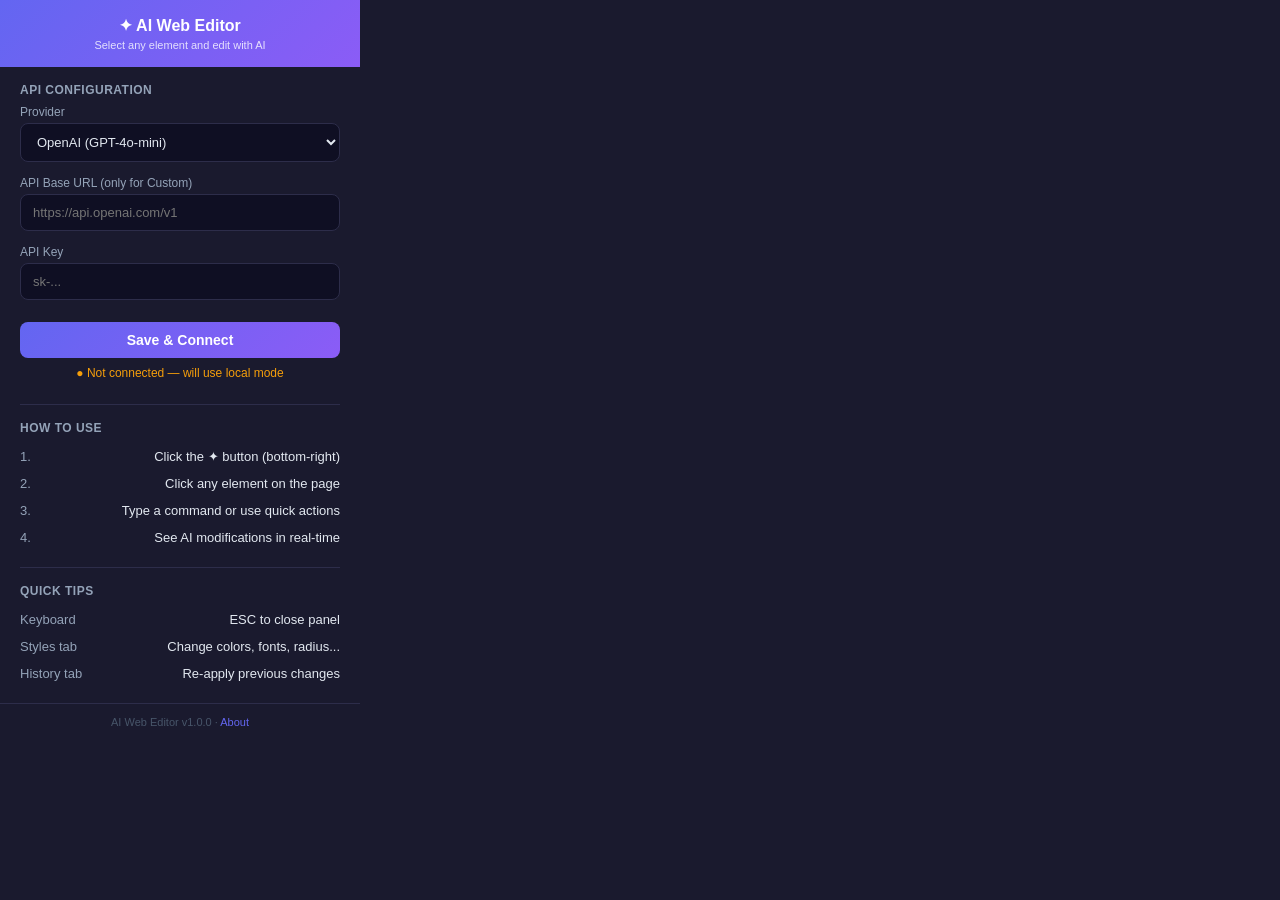
==== src/popup/popup.html @ 7204756a "feat: initial commit — AI Web Editor Chrome Extension - Element selection with hover highlight - AI " ====
<!DOCTYPE html>
<html lang="en">
<head>
  <meta charset="UTF-8">
  <style>
    * { box-sizing: border-box; margin: 0; padding: 0; }
    body {
      width: 360px;
      font-family: -apple-system, BlinkMacSystemFont, 'Segoe UI', Roboto, sans-serif;
      background: #1a1a2e;
      color: #e2e8f0;
    }
    .header {
      padding: 16px 20px;
      background: linear-gradient(135deg, #6366f1 0%, #8b5cf6 100%);
      text-align: center;
    }
    .header h1 { font-size: 16px; font-weight: 700; color: white; margin-bottom: 4px; }
    .header p { font-size: 11px; color: rgba(255,255,255,0.8); }
    .body { padding: 16px 20px; }
    .section-title {
      font-size: 12px; font-weight: 600; color: #94a3b8; margin-bottom: 8px;
      text-transform: uppercase; letter-spacing: 0.5px;
    }
    .input-group { margin-bottom: 14px; }
    .input-group label { display: block; font-size: 12px; color: #94a3b8; margin-bottom: 4px; }
    .input-group input {
      width: 100%; padding: 10px 12px; background: #0f0f23; border: 1px solid #2d2d4a;
      border-radius: 8px; color: #e2e8f0; font-size: 13px; outline: none;
    }
    .input-group input:focus { border-color: #6366f1; box-shadow: 0 0 0 3px rgba(99,102,241,0.15); }
    .provider-select {
      width: 100%; padding: 10px 12px; background: #0f0f23; border: 1px solid #2d2d4a;
      border-radius: 8px; color: #e2e8f0; font-size: 13px; outline: none; cursor: pointer;
    }
    .btn-save {
      width: 100%; padding: 10px; background: linear-gradient(135deg, #6366f1 0%, #8b5cf6 100%);
      border: none; border-radius: 8px; color: white; font-size: 14px; font-weight: 600;
      cursor: pointer; margin-top: 8px;
    }
    .btn-save:hover { opacity: 0.9; }
    .status { font-size: 12px; padding: 8px 0; text-align: center; }
    .status.connected { color: #22c55e; }
    .status.disconnected { color: #f59e0b; }
    .divider { border-top: 1px solid #2d2d4a; margin: 16px 0; }
    .info-item { display: flex; justify-content: space-between; padding: 6px 0; font-size: 13px; }
    .info-label { color: #94a3b8; }
    .info-value { color: #e2e8f0; }
    .footer { padding: 12px 20px; text-align: center; font-size: 11px; color: #475569; border-top: 1px solid #2d2d4a; }
    .footer a { color: #6366f1; text-decoration: none; }
  </style>
</head>
<body>
  <div class="header">
    <h1>✦ AI Web Editor</h1>
    <p>Select any element and edit with AI</p>
  </div>
  <div class="body">
    <div class="section-title">API Configuration</div>
    <div class="input-group">
      <label>Provider</label>
      <select id="provider" class="provider-select">
        <option value="openai">OpenAI (GPT-4o-mini)</option>
        <option value="custom">Custom (OpenAI-compatible API)</option>
      </select>
    </div>
    <div class="input-group">
      <label>API Base URL (only for Custom)</label>
      <input type="text" id="apiBaseUrl" placeholder="https://api.openai.com/v1">
    </div>
    <div class="input-group">
      <label>API Key</label>
      <input type="password" id="apiKeyInput" placeholder="sk-..." autocomplete="off">
    </div>
    <button id="saveBtn" class="btn-save">Save & Connect</button>
    <div id="apiStatus" class="status disconnected">● Not connected — will use local mode</div>

    <div class="divider"></div>

    <div class="section-title">How to Use</div>
    <div class="info-item">
      <span class="info-label">1.</span>
      <span class="info-value">Click the ✦ button (bottom-right)</span>
    </div>
    <div class="info-item">
      <span class="info-label">2.</span>
      <span class="info-value">Click any element on the page</span>
    </div>
    <div class="info-item">
      <span class="info-label">3.</span>
      <span class="info-value">Type a command or use quick actions</span>
    </div>
    <div class="info-item">
      <span class="info-label">4.</span>
      <span class="info-value">See AI modifications in real-time</span>
    </div>

    <div class="divider"></div>

    <div class="section-title">Quick Tips</div>
    <div class="info-item">
      <span class="info-label">Keyboard</span>
      <span class="info-value">ESC to close panel</span>
    </div>
    <div class="info-item">
      <span class="info-label">Styles tab</span>
      <span class="info-value">Change colors, fonts, radius...</span>
    </div>
    <div class="info-item">
      <span class="info-label">History tab</span>
      <span class="info-value">Re-apply previous changes</span>
    </div>
  </div>
  <div class="footer">
    AI Web Editor v1.0.0 · <a href="#" id="aboutLink">About</a>
  </div>
  <script src="popup.js"></script>
</body>
</html>
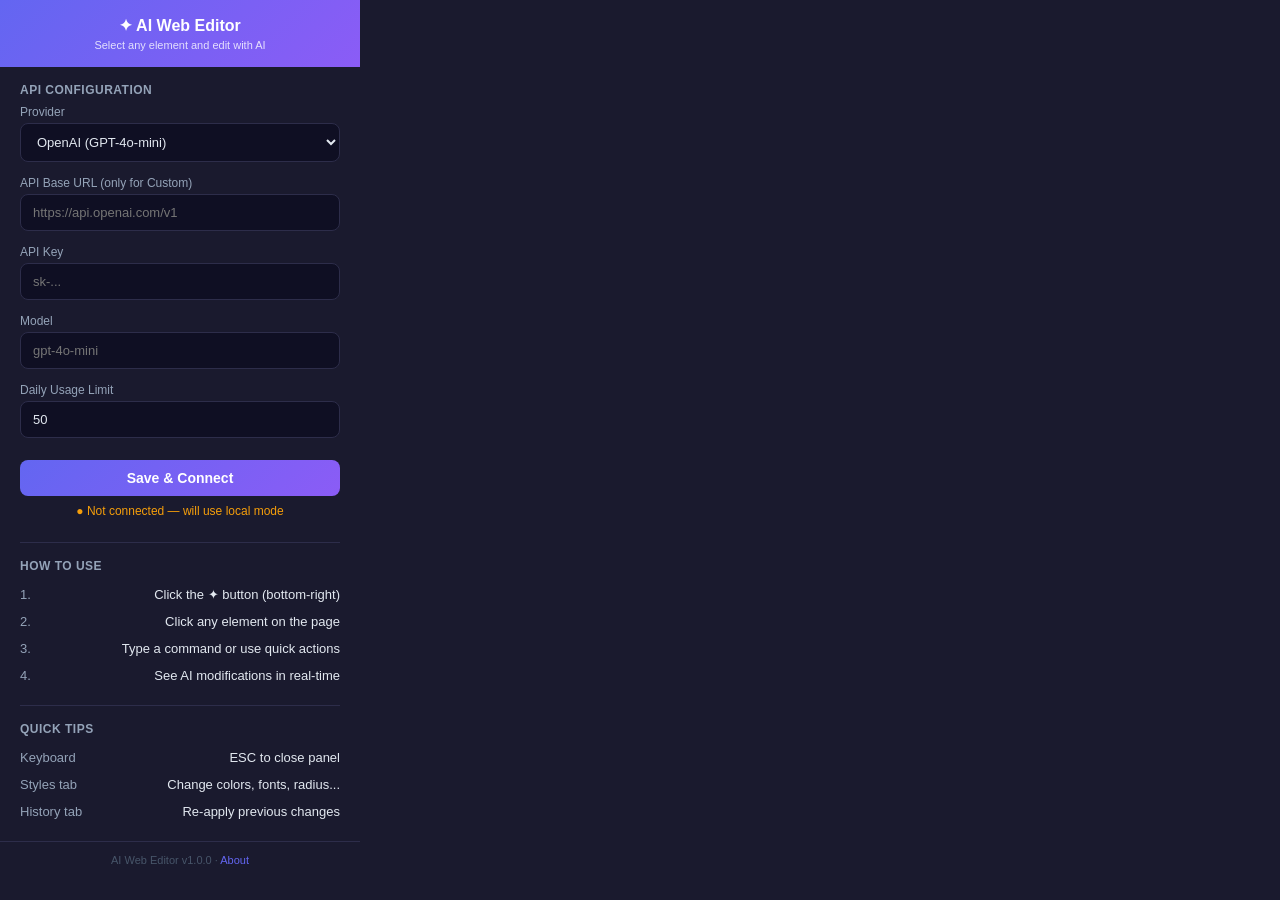
==== commit f558814b: "feat(v1.1-v1.2): add model selector, usage limits, extended quick commands (27+ total)" ====
--- a/src/popup/popup.html
+++ b/src/popup/popup.html
@@ -69,10 +69,18 @@
       <input type="text" id="apiBaseUrl" placeholder="https://api.openai.com/v1">
     </div>
     <div class="input-group">
-      <label>API Key</label>
-      <input type="password" id="apiKeyInput" placeholder="sk-..." autocomplete="off">
-    </div>
-    <button id="saveBtn" class="btn-save">Save & Connect</button>
+       <label>API Key</label>
+       <input type="password" id="apiKeyInput" placeholder="sk-..." autocomplete="off">
+     </div>
+     <div class="input-group">
+       <label>Model</label>
+       <input type="text" id="modelInput" placeholder="gpt-4o-mini" value="">
+     </div>
+     <div class="input-group">
+       <label>Daily Usage Limit</label>
+       <input type="number" id="dailyLimit" min="1" max="1000" value="50">
+     </div>
+     <button id="saveBtn" class="btn-save">Save & Connect</button>
     <div id="apiStatus" class="status disconnected">● Not connected — will use local mode</div>
 
     <div class="divider"></div>
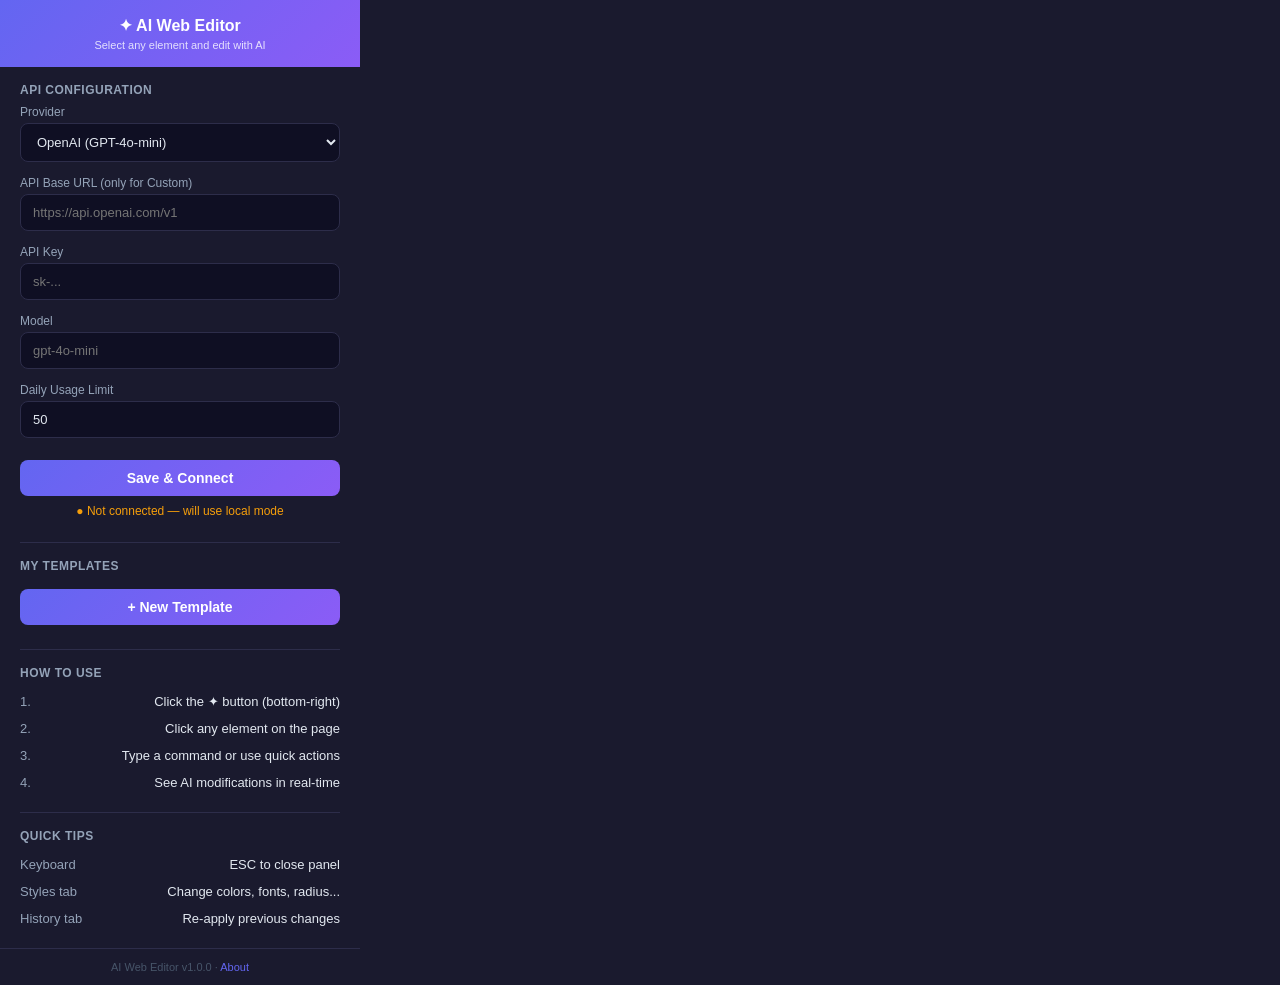
==== commit 3c005d89: "feat(v1.5): complete v1.1-v1.4 feature recovery + v1.5 new features Rebuilt all lost features from s" ====
--- a/src/popup/popup.html
+++ b/src/popup/popup.html
@@ -85,7 +85,24 @@
 
     <div class="divider"></div>
 
-    <div class="section-title">How to Use</div>
+     <!-- v1.5: My Templates -->
+     <div class="section-title">My Templates</div>
+     <button id="newTemplateBtn" class="btn-save" style="margin-bottom:8px;">+ New Template</button>
+     <div id="template-list" style="max-height:150px; overflow-y:auto;"></div>
+
+     <!-- Template edit modal -->
+     <div id="template-modal" style="display:none; position:fixed; top:0; left:0; right:0; bottom:0; background:rgba(0,0,0,0.7); z-index:9999;">
+       <div style="background:#1a1a2e; margin:50px auto; width:320px; padding:20px; border-radius:12px;">
+         <input type="text" id="templateNameInput" placeholder="Template name..." style="width:100%; padding:8px; margin-bottom:8px; background:#0f0f23; color:#e2e8f0; border:1px solid #2d2d4a; border-radius:6px;">
+         <textarea id="templatePromptInput" placeholder="Enter prompt template..." style="width:100%; height:80px; padding:8px; margin-bottom:8px; background:#0f0f23; color:#e2e8f0; border:1px solid #2d2d4a; border-radius:6px;"></textarea>
+         <button id="saveTemplateBtn" class="btn-save">Save</button>
+         <button id="cancelTemplateBtn" style="width:100%; padding:8px; margin-top:4px; background:#2d2d4a; border:none; color:#e2e8f0; border-radius:6px;">Cancel</button>
+       </div>
+     </div>
+
+     <div class="divider"></div>
+
+     <div class="section-title">How to Use</div>
     <div class="info-item">
       <span class="info-label">1.</span>
       <span class="info-value">Click the ✦ button (bottom-right)</span>
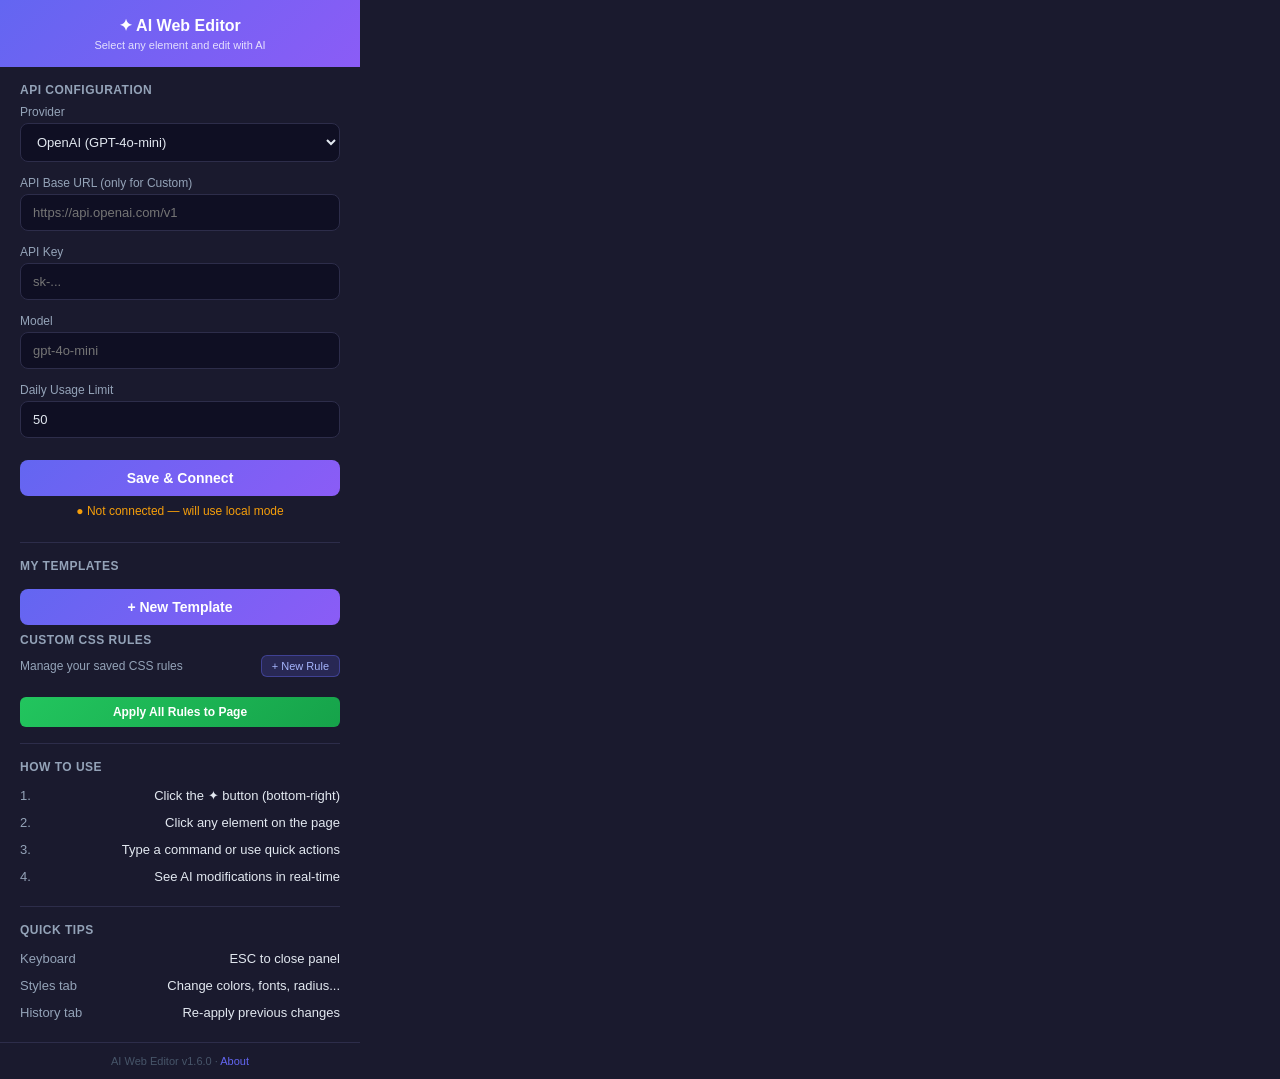
==== commit e34e4e90: "feat(v1.6): Diff Preview, Element History, Translate Overlay, CSS Rules Panel + bug fixes - Diff Pre" ====
--- a/src/popup/popup.html
+++ b/src/popup/popup.html
@@ -47,8 +47,44 @@
     .info-label { color: #94a3b8; }
     .info-value { color: #e2e8f0; }
     .footer { padding: 12px 20px; text-align: center; font-size: 11px; color: #475569; border-top: 1px solid #2d2d4a; }
-    .footer a { color: #6366f1; text-decoration: none; }
-  </style>
+     .footer a { color: #6366f1; text-decoration: none; }
+
+     /* ===== CSS Rules Section Styles ===== */
+     .css-rules-header { display: flex; justify-content: space-between; align-items: center; margin-bottom: 8px; }
+     .btn-small { padding: 4px 10px; background: rgba(99,102,241,0.2); border: 1px solid rgba(99,102,241,0.4); border-radius: 6px; color: #a5b4fc; font-size: 11px; cursor: pointer; }
+     .btn-small:hover { background: rgba(99,102,241,0.35); }
+     .css-rule-item { display: flex; align-items: center; gap: 6px; padding: 6px 8px; background: #0f0f23; border: 1px solid #2d2d4a; border-radius: 6px; margin-bottom: 4px; font-size: 12px; }
+     .css-rule-item .rule-name { flex: 1; color: #e2e8f0; font-weight: 500; white-space: nowrap; overflow: hidden; text-overflow: ellipsis; cursor: pointer; }
+     .css-rule-item .rule-selector { color: #94a3b8; font-size: 10px; white-space: nowrap; overflow: hidden; text-overflow: ellipsis; max-width: 120px; }
+     .css-rule-item .rule-actions { display: flex; gap: 4px; align-items: center; }
+     .toggle-switch { position: relative; width: 32px; height: 18px; cursor: pointer; }
+     .toggle-switch input { opacity: 0; width: 0; height: 0; }
+     .toggle-slider { position: absolute; inset: 0; background: #2d2d4a; border-radius: 9px; transition: 0.2s; }
+     .toggle-slider::before { content: ''; position: absolute; height: 14px; width: 14px; left: 2px; bottom: 2px; background: white; border-radius: 50%; transition: 0.2s; }
+     .toggle-switch input:checked + .toggle-slider { background: #6366f1; }
+     .toggle-switch input:checked + .toggle-slider::before { transform: translateX(14px); }
+     .btn-icon { width: 24px; height: 24px; display: flex; align-items: center; justify-content: center; background: none; border: 1px solid #2d2d4a; color: #94a3b8; border-radius: 4px; cursor: pointer; font-size: 13px; padding: 0; }
+     .btn-icon:hover { background: #2d2d4a; color: #e2e8f0; }
+     .btn-danger:hover { border-color: #ef4444; color: #ef4444; }
+     .css-rules-list { max-height: 120px; overflow-y: auto; margin-bottom: 8px; }
+     .empty-rules-msg { text-align: center; font-size: 12px; color: #475569; padding: 10px 0; }
+
+     /* ===== CSS Rule Modal ===== */
+     .css-rule-modal-overlay { display: none; position: fixed; top: 0; left: 0; right: 0; bottom: 0; background: rgba(0,0,0,0.7); z-index: 10000; align-items: center; justify-content: center; }
+     .css-rule-modal-overlay.active { display: flex; }
+     .css-rule-modal { background: #1a1a2e; border-radius: 12px; width: 340px; padding: 20px; box-shadow: 0 8px 32px rgba(0,0,0,0.5); }
+     .css-rule-modal h3 { font-size: 14px; color: #e2e8f0; margin-bottom: 12px; text-align: center; }
+     .css-rule-modal label { display: block; font-size: 11px; color: #94a3b8; margin-bottom: 4px; margin-top: 8px; }
+     .css-rule-modal input, .css-rule-modal textarea { width: 100%; padding: 8px 10px; background: #0f0f23; border: 1px solid #2d2d4a; border-radius: 6px; color: #e2e8f0; font-size: 12px; outline: none; font-family: inherit; }
+     .css-rule-modal textarea { height: 70px; resize: vertical; }
+     .css-rule-modal input:focus, .css-rule-modal textarea:focus { border-color: #6366f1; }
+     .modal-btn-row { display: flex; gap: 8px; margin-top: 14px; }
+     .modal-btn-row button { flex: 1; padding: 8px; border-radius: 6px; border: none; font-size: 12px; font-weight: 600; cursor: pointer; }
+     .btn-apply-all { width: 100%; padding: 8px; background: linear-gradient(135deg, #22c55e 0%, #16a34a 100%); border: none; border-radius: 6px; color: white; font-size: 12px; font-weight: 600; cursor: pointer; margin-top: 4px; }
+     .btn-apply-all:hover { opacity: 0.9; }
+     .btn-cancel-modal { background: #2d2d4a; color: #e2e8f0; }
+     .btn-cancel-modal:hover { background: #3d3d5a; }
+    </style>
 </head>
 <body>
   <div class="header">
@@ -100,29 +136,59 @@
        </div>
      </div>
 
+      <div id="css-rules-divider" class="divider" style="display:none;"></div>
+
+      <!-- CSS Rules Section -->
+      <div id="css-rules-section">
+        <div class="section-title">Custom CSS Rules</div>
+        <div class="css-rules-header">
+          <span style="font-size:12px; color:#94a3b8;">Manage your saved CSS rules</span>
+          <button id="add-rule-btn" class="btn-small">+ New Rule</button>
+        </div>
+        <div id="css-rules-list" class="css-rules-list"></div>
+        <button id="apply-all-css-btn" class="btn-apply-all">Apply All Rules to Page</button>
+      </div>
+
+      <!-- CSS Rule Editor Modal -->
+      <div id="css-rule-modal-overlay" class="css-rule-modal-overlay">
+        <div class="css-rule-modal">
+          <h3 id="css-rule-modal-title">New CSS Rule</h3>
+          <label>Rule Name</label>
+          <input type="text" id="rule-name-input" placeholder="e.g. Dark Mode Header">
+          <label>CSS Selector</label>
+          <input type="text" id="rule-selector-input" placeholder="e.g. header, .main-nav">
+          <label>CSS Properties</label>
+          <textarea id="rule-css-input" placeholder="color: #333; background: #fff; padding: 10px;"></textarea>
+          <div class="modal-btn-row">
+            <button id="save-rule-btn" style="background: linear-gradient(135deg, #6366f1 0%, #8b5cf6 100%); color:white;">Save Rule</button>
+            <button id="cancel-rule-btn" class="btn-cancel-modal">Cancel</button>
+          </div>
+        </div>
+      </div>
+
+      <div class="divider"></div>
+
+      <div class="section-title">How to Use</div>
+     <div class="info-item">
+       <span class="info-label">1.</span>
+       <span class="info-value">Click the ✦ button (bottom-right)</span>
+     </div>
+     <div class="info-item">
+       <span class="info-label">2.</span>
+       <span class="info-value">Click any element on the page</span>
+     </div>
+     <div class="info-item">
+       <span class="info-label">3.</span>
+       <span class="info-value">Type a command or use quick actions</span>
+     </div>
+     <div class="info-item">
+       <span class="info-label">4.</span>
+       <span class="info-value">See AI modifications in real-time</span>
+     </div>
+
      <div class="divider"></div>
 
-     <div class="section-title">How to Use</div>
-    <div class="info-item">
-      <span class="info-label">1.</span>
-      <span class="info-value">Click the ✦ button (bottom-right)</span>
-    </div>
-    <div class="info-item">
-      <span class="info-label">2.</span>
-      <span class="info-value">Click any element on the page</span>
-    </div>
-    <div class="info-item">
-      <span class="info-label">3.</span>
-      <span class="info-value">Type a command or use quick actions</span>
-    </div>
-    <div class="info-item">
-      <span class="info-label">4.</span>
-      <span class="info-value">See AI modifications in real-time</span>
-    </div>
-
-    <div class="divider"></div>
-
-    <div class="section-title">Quick Tips</div>
+     <div class="section-title">Quick Tips</div>
     <div class="info-item">
       <span class="info-label">Keyboard</span>
       <span class="info-value">ESC to close panel</span>
@@ -137,7 +203,7 @@
     </div>
   </div>
   <div class="footer">
-    AI Web Editor v1.0.0 · <a href="#" id="aboutLink">About</a>
+    AI Web Editor v1.6.0 · <a href="#" id="aboutLink">About</a>
   </div>
   <script src="popup.js"></script>
 </body>
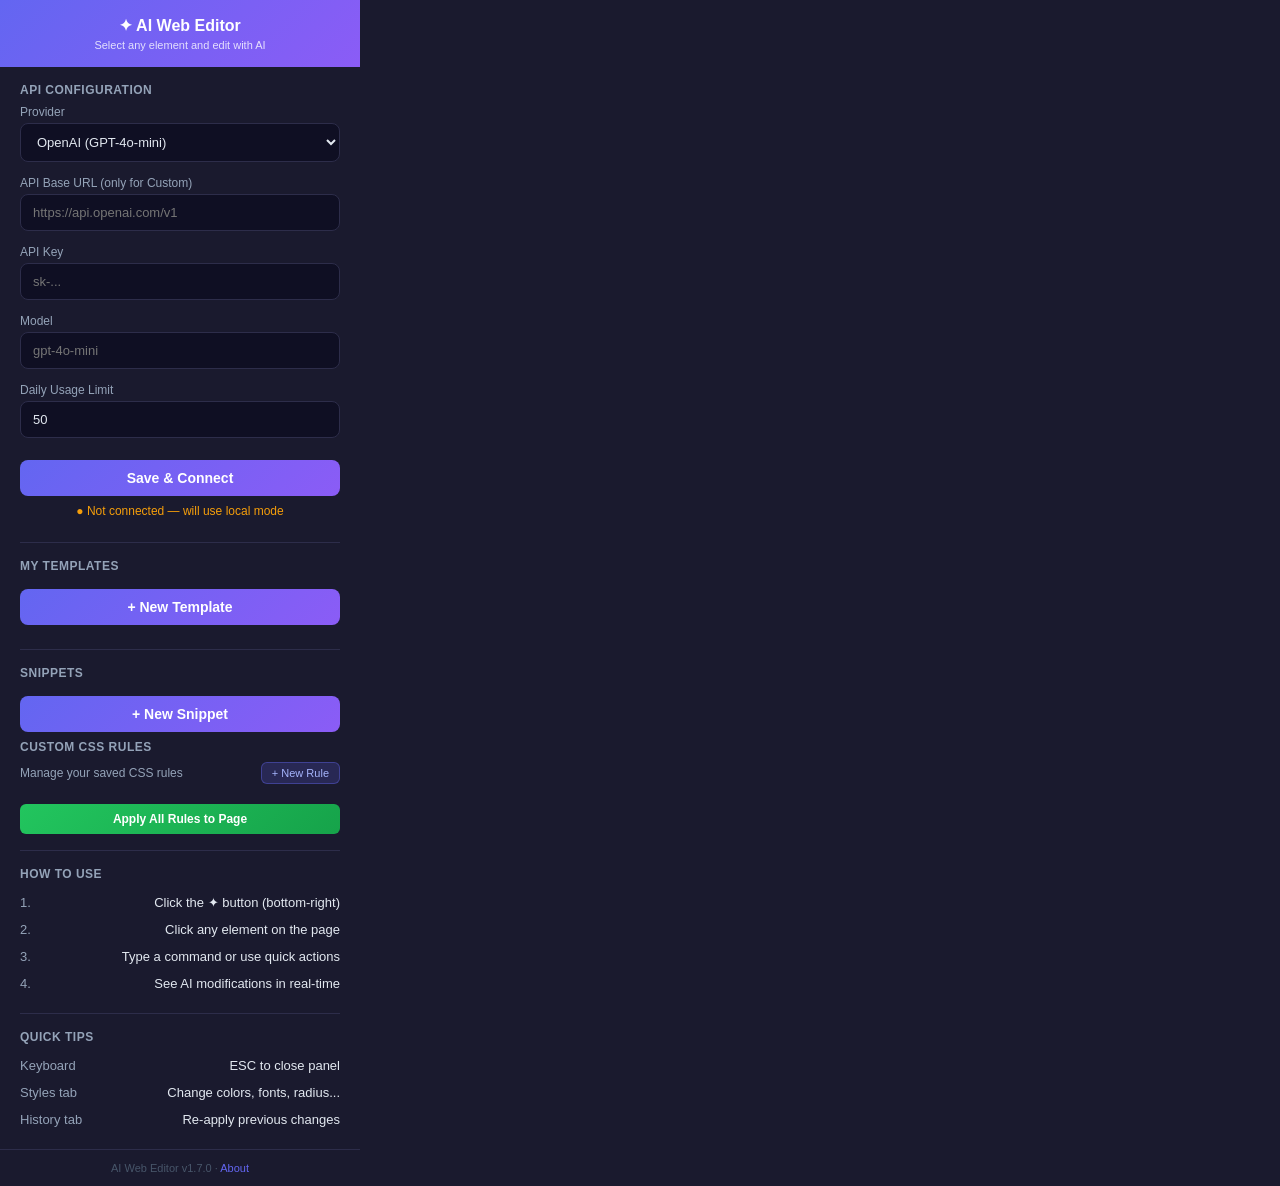
==== commit 50d8ae5d: "feat(v1.7): Review Mode, Snippet Library, Auto-Detect Language, Code Highlight Editor - Review Mode:" ====
--- a/src/popup/popup.html
+++ b/src/popup/popup.html
@@ -127,14 +127,31 @@
      <div id="template-list" style="max-height:150px; overflow-y:auto;"></div>
 
      <!-- Template edit modal -->
-     <div id="template-modal" style="display:none; position:fixed; top:0; left:0; right:0; bottom:0; background:rgba(0,0,0,0.7); z-index:9999;">
-       <div style="background:#1a1a2e; margin:50px auto; width:320px; padding:20px; border-radius:12px;">
-         <input type="text" id="templateNameInput" placeholder="Template name..." style="width:100%; padding:8px; margin-bottom:8px; background:#0f0f23; color:#e2e8f0; border:1px solid #2d2d4a; border-radius:6px;">
-         <textarea id="templatePromptInput" placeholder="Enter prompt template..." style="width:100%; height:80px; padding:8px; margin-bottom:8px; background:#0f0f23; color:#e2e8f0; border:1px solid #2d2d4a; border-radius:6px;"></textarea>
-         <button id="saveTemplateBtn" class="btn-save">Save</button>
-         <button id="cancelTemplateBtn" style="width:100%; padding:8px; margin-top:4px; background:#2d2d4a; border:none; color:#e2e8f0; border-radius:6px;">Cancel</button>
-       </div>
-     </div>
+      <div id="template-modal" style="display:none; position:fixed; top:0; left:0; right:0; bottom:0; background:rgba(0,0,0,0.7); z-index:9999;">
+        <div style="background:#1a1a2e; margin:50px auto; width:320px; padding:20px; border-radius:12px;">
+          <input type="text" id="templateNameInput" placeholder="Template name..." style="width:100%; padding:8px; margin-bottom:8px; background:#0f0f23; color:#e2e8f0; border:1px solid #2d2d4a; border-radius:6px;">
+          <textarea id="templatePromptInput" placeholder="Enter prompt template..." style="width:100%; height:80px; padding:8px; margin-bottom:8px; background:#0f0f23; color:#e2e8f0; border:1px solid #2d2d4a; border-radius:6px;"></textarea>
+          <button id="saveTemplateBtn" class="btn-save">Save</button>
+          <button id="cancelTemplateBtn" style="width:100%; padding:8px; margin-top:4px; background:#2d2d4a; border:none; color:#e2e8f0; border-radius:6px;">Cancel</button>
+        </div>
+      </div>
+
+      <div class="divider"></div>
+
+      <!-- Snippets Section (v1.7) -->
+      <div class="section-title">Snippets</div>
+      <button id="newSnippetBtn" class="btn-save" style="margin-bottom:8px;">+ New Snippet</button>
+      <div id="snippet-list" style="max-height:150px; overflow-y:auto;"></div>
+
+      <!-- Snippet edit modal -->
+      <div id="snippet-modal" style="display:none; position:fixed; top:0; left:0; right:0; bottom:0; background:rgba(0,0,0,0.7); z-index:9999;">
+        <div style="background:#1a1a2e; margin:50px auto; width:320px; padding:20px; border-radius:12px;">
+          <input type="text" id="snippetNameInput" placeholder="Snippet name..." style="width:100%; padding:8px; margin-bottom:8px; background:#0f0f23; color:#e2e8f0; border:1px solid #2d2d4a; border-radius:6px;">
+          <textarea id="snippetContentInput" placeholder="Enter snippet content..." style="width:100%; height:80px; padding:8px; margin-bottom:8px; background:#0f0f23; color:#e2e8f0; border:1px solid #2d2d4a; border-radius:6px;"></textarea>
+          <button id="saveSnippetBtn" class="btn-save">Save</button>
+          <button id="cancelSnippetBtn" style="width:100%; padding:8px; margin-top:4px; background:#2d2d4a; border:none; color:#e2e8f0; border-radius:6px;">Cancel</button>
+        </div>
+      </div>
 
       <div id="css-rules-divider" class="divider" style="display:none;"></div>
 
@@ -203,7 +220,7 @@
     </div>
   </div>
   <div class="footer">
-    AI Web Editor v1.6.0 · <a href="#" id="aboutLink">About</a>
+   AI Web Editor v1.7.0 · <a href="#" id="aboutLink">About</a>
   </div>
   <script src="popup.js"></script>
 </body>
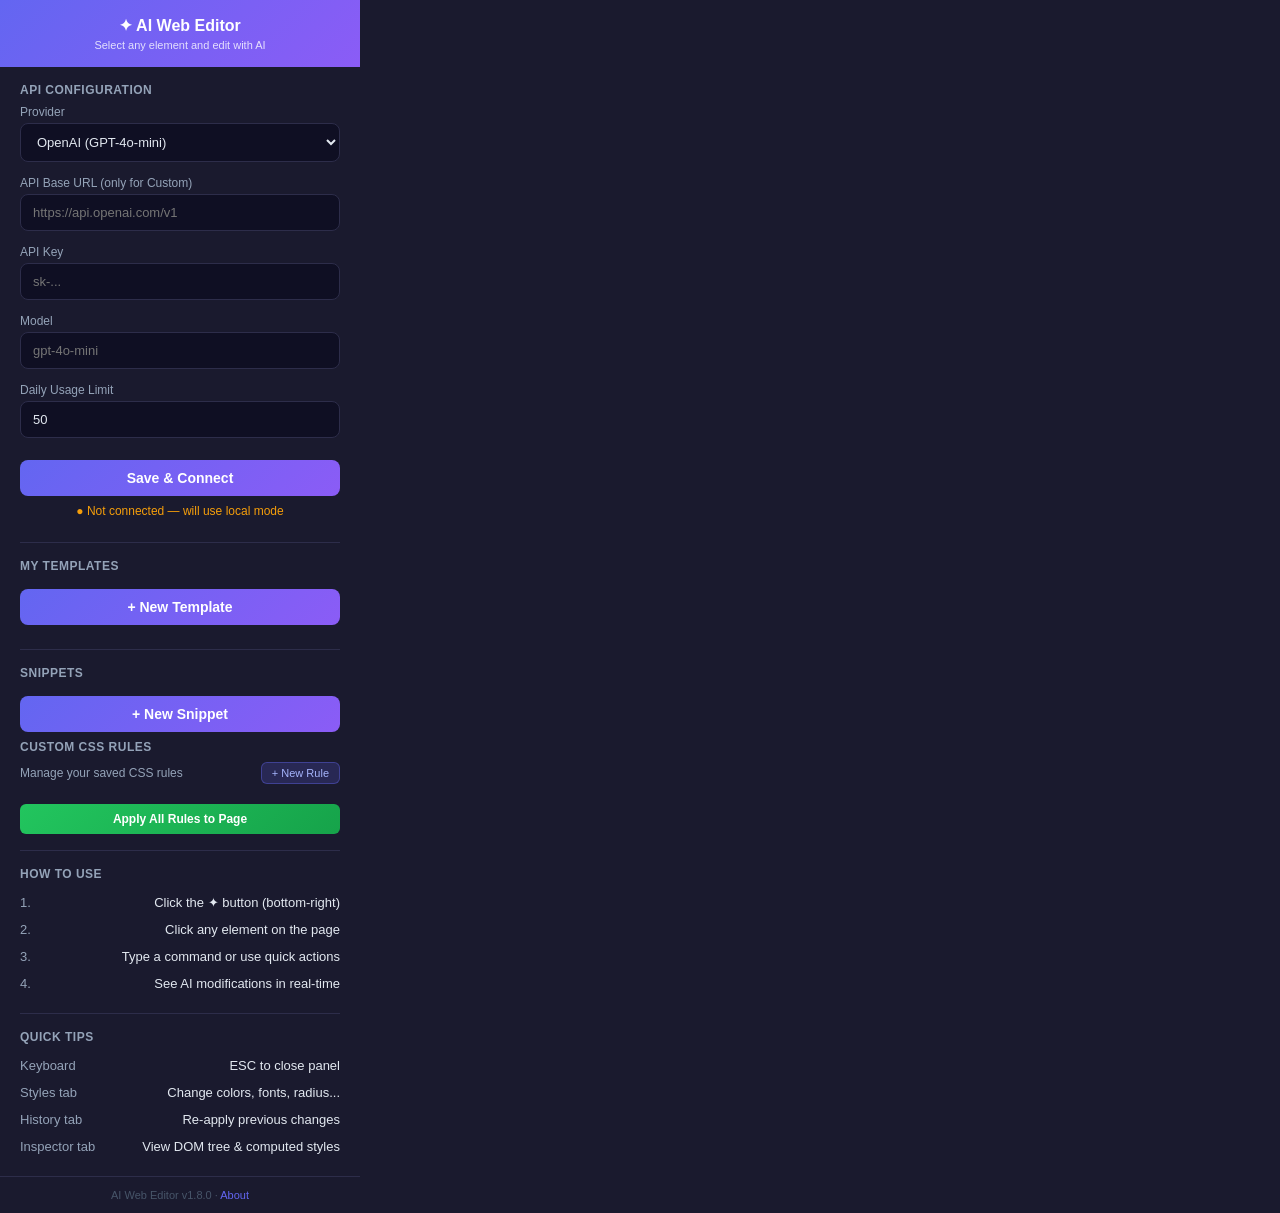
==== commit dd0e7bd7: "feat(v1.8): Element Inspector tab — DOM tree + Computed Style - Inspector tab: shows DOM tree with t" ====
--- a/src/popup/popup.html
+++ b/src/popup/popup.html
@@ -215,12 +215,16 @@
       <span class="info-value">Change colors, fonts, radius...</span>
     </div>
     <div class="info-item">
-      <span class="info-label">History tab</span>
-      <span class="info-value">Re-apply previous changes</span>
-    </div>
-  </div>
+       <span class="info-label">History tab</span>
+       <span class="info-value">Re-apply previous changes</span>
+     </div>
+     <div class="info-item">
+       <span class="info-label">Inspector tab</span>
+       <span class="info-value">View DOM tree & computed styles</span>
+     </div>
+    </div>
   <div class="footer">
-   AI Web Editor v1.7.0 · <a href="#" id="aboutLink">About</a>
+   AI Web Editor v1.8.0 · <a href="#" id="aboutLink">About</a>
   </div>
   <script src="popup.js"></script>
 </body>
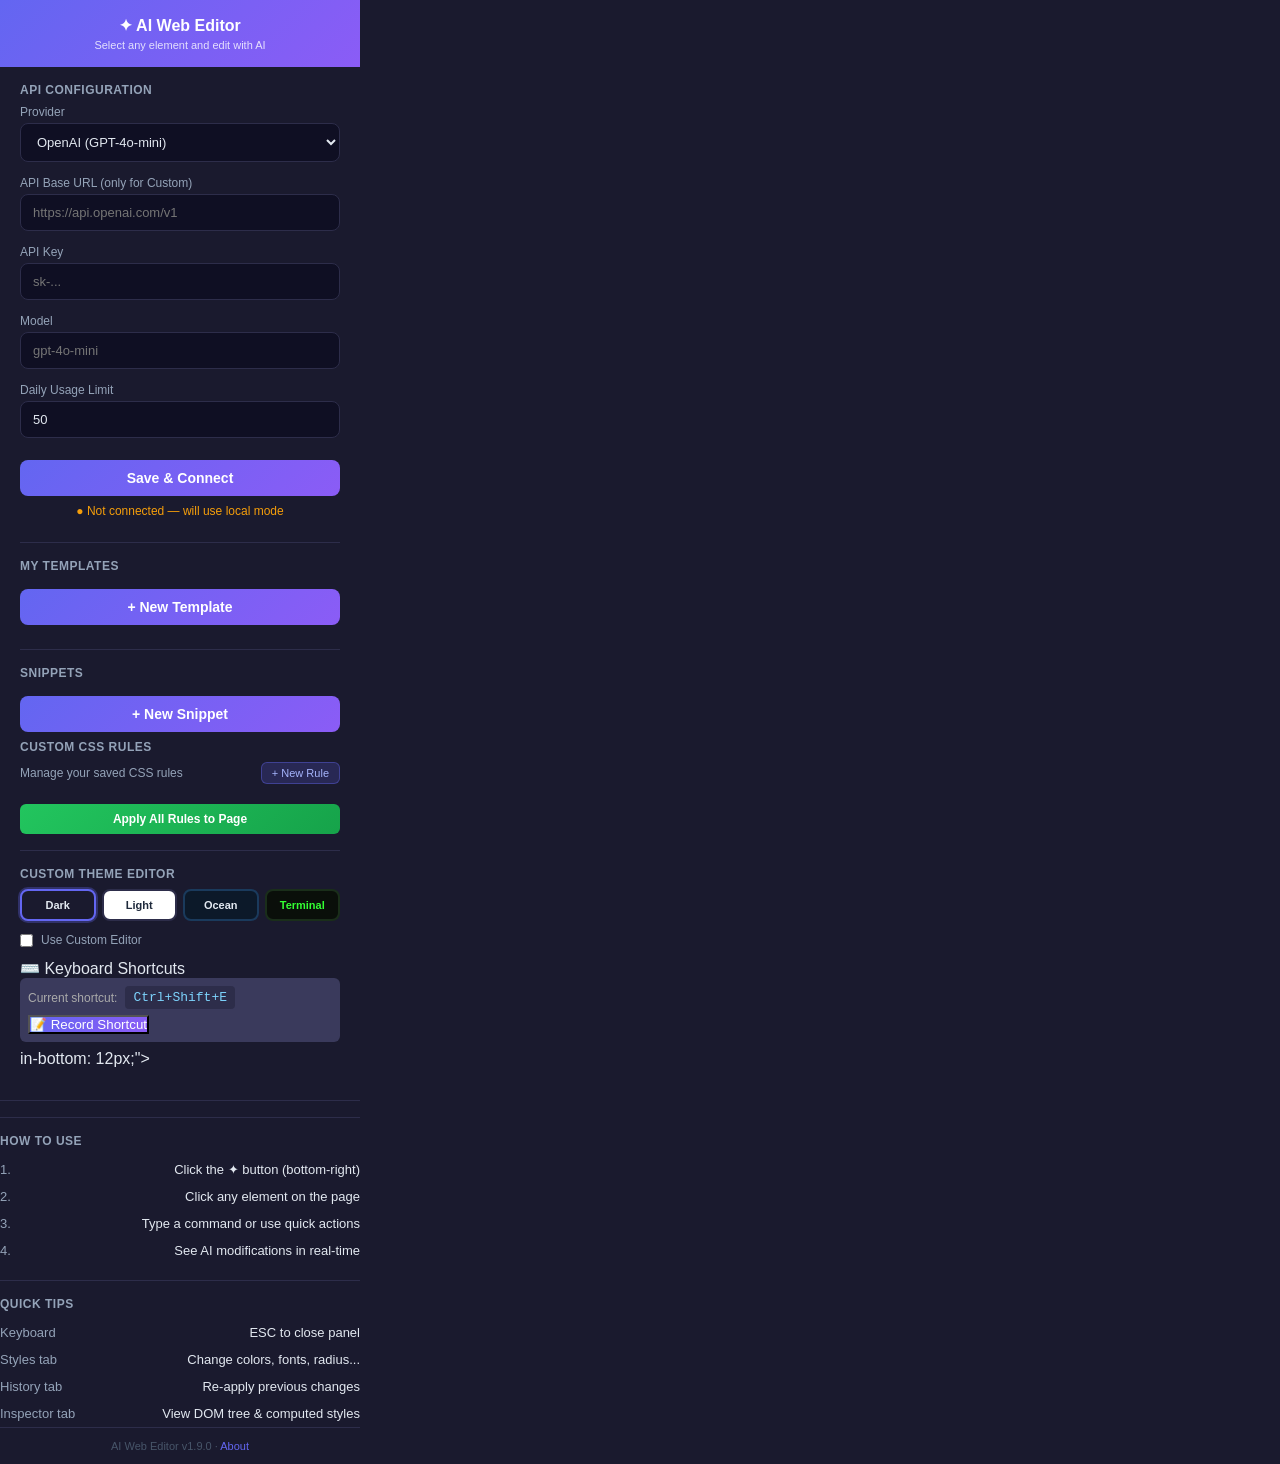
==== commit 51fb18a3: "feat(v1.9): Keyboard Shortcut Manager + Global Hotkey - Command suggestions dropdown with autocomple" ====
--- a/src/popup/popup.html
+++ b/src/popup/popup.html
@@ -71,19 +71,64 @@
 
      /* ===== CSS Rule Modal ===== */
      .css-rule-modal-overlay { display: none; position: fixed; top: 0; left: 0; right: 0; bottom: 0; background: rgba(0,0,0,0.7); z-index: 10000; align-items: center; justify-content: center; }
-     .css-rule-modal-overlay.active { display: flex; }
-     .css-rule-modal { background: #1a1a2e; border-radius: 12px; width: 340px; padding: 20px; box-shadow: 0 8px 32px rgba(0,0,0,0.5); }
-     .css-rule-modal h3 { font-size: 14px; color: #e2e8f0; margin-bottom: 12px; text-align: center; }
-     .css-rule-modal label { display: block; font-size: 11px; color: #94a3b8; margin-bottom: 4px; margin-top: 8px; }
-     .css-rule-modal input, .css-rule-modal textarea { width: 100%; padding: 8px 10px; background: #0f0f23; border: 1px solid #2d2d4a; border-radius: 6px; color: #e2e8f0; font-size: 12px; outline: none; font-family: inherit; }
-     .css-rule-modal textarea { height: 70px; resize: vertical; }
-     .css-rule-modal input:focus, .css-rule-modal textarea:focus { border-color: #6366f1; }
-     .modal-btn-row { display: flex; gap: 8px; margin-top: 14px; }
-     .modal-btn-row button { flex: 1; padding: 8px; border-radius: 6px; border: none; font-size: 12px; font-weight: 600; cursor: pointer; }
-     .btn-apply-all { width: 100%; padding: 8px; background: linear-gradient(135deg, #22c55e 0%, #16a34a 100%); border: none; border-radius: 6px; color: white; font-size: 12px; font-weight: 600; cursor: pointer; margin-top: 4px; }
-     .btn-apply-all:hover { opacity: 0.9; }
-     .btn-cancel-modal { background: #2d2d4a; color: #e2e8f0; }
-     .btn-cancel-modal:hover { background: #3d3d5a; }
+      .css-rule-modal-overlay.active { display: flex; }
+      .css-rule-modal { background: #1a1a2e; border-radius: 12px; width: 340px; padding: 20px; box-shadow: 0 8px 32px rgba(0,0,0,0.5); }
+      .css-rule-modal h3 { font-size: 14px; color: #e2e8f0; margin-bottom: 12px; text-align: center; }
+      .css-rule-modal label { display: block; font-size: 11px; color: #94a3b8; margin-bottom: 4px; margin-top: 8px; }
+      .css-rule-modal input, .css-rule-modal textarea { width: 100%; padding: 8px 10px; background: #0f0f23; border: 1px solid #2d2d4a; border-radius: 6px; color: #e2e8f0; font-size: 12px; outline: none; font-family: inherit; }
+      .css-rule-modal textarea { height: 70px; resize: vertical; }
+      .css-rule-modal input:focus, .css-rule-modal textarea:focus { border-color: #6366f1; }
+      .modal-btn-row { display: flex; gap: 8px; margin-top: 14px; }
+      .modal-btn-row button { flex: 1; padding: 8px; border-radius: 6px; border: none; font-size: 12px; font-weight: 600; cursor: pointer; }
+      .btn-apply-all { width: 100%; padding: 8px; background: linear-gradient(135deg, #22c55e 0%, #16a34a 100%); border: none; border-radius: 6px; color: white; font-size: 12px; font-weight: 600; cursor: pointer; margin-top: 4px; }
+      .btn-apply-all:hover { opacity: 0.9; }
+      .btn-cancel-modal { background: #2d2d4a; color: #e2e8f0; }
+      .btn-cancel-modal:hover { background: #3d3d5a; }
+
+      /* ===== Theme Editor Styles (v1.9) ===== */
+      .theme-presets-row { display: flex; gap: 6px; margin-bottom: 12px; flex-wrap: wrap; }
+      .theme-preset-btn { flex: 1; min-width: 70px; padding: 8px 4px; border-radius: 8px; border: 2px solid #2d2d4a; cursor: pointer; font-size: 11px; font-weight: 600; text-align: center; transition: all 0.2s; color: #e2e8f0; }
+      .theme-preset-btn:hover { border-color: #6366f1; transform: scale(1.05); }
+      .theme-preset-btn.active { border-color: #6366f1; box-shadow: 0 0 0 2px rgba(99,102,241,0.3); }
+      .theme-preset-btn[data-theme="Dark"] { background: #1a1a2e; }
+      .theme-preset-btn[data-theme="Light"] { background: #ffffff; color: #1e293b; }
+      .theme-preset-btn[data-theme="Ocean Blue"] { background: #0c1929; border-color: #1a3a5c; }
+      .theme-preset-btn[data-theme="Green Terminal"] { background: #0a0f0a; border-color: #1a2e1a; color: #33ff33; }
+
+      .theme-custom-toggle { display: flex; align-items: center; gap: 8px; margin-bottom: 12px; font-size: 12px; color: #94a3b8; cursor: pointer; }
+      .theme-custom-toggle input[type="checkbox"] { accent-color: #6366f1; }
+
+      .theme-editor-area { display: none; margin-bottom: 12px; }
+      .theme-editor-area.visible { display: block; }
+
+      .color-row { display: flex; align-items: center; gap: 8px; margin-bottom: 8px; font-size: 12px; }
+      .color-row label { width: 90px; color: #94a3b8; flex-shrink: 0; }
+      .color-row input[type="color"] { width: 36px; height: 28px; border: 1px solid #2d2d4a; border-radius: 4px; cursor: pointer; padding: 0; background: #0f0f23; }
+      .color-row input[type="text"] { flex: 1; padding: 6px 8px; background: #0f0f23; border: 1px solid #2d2d4a; border-radius: 4px; color: #e2e8f0; font-size: 12px; outline: none; }
+      .color-row input[type="text"]:focus { border-color: #6366f1; }
+
+      .config-row { display: flex; align-items: center; gap: 8px; margin-bottom: 8px; font-size: 12px; }
+      .config-row label { width: 90px; color: #94a3b8; flex-shrink: 0; }
+      .config-row select { flex: 1; padding: 6px 8px; background: #0f0f23; border: 1px solid #2d2d4a; border-radius: 4px; color: #e2e8f0; font-size: 12px; outline: none; }
+
+      .theme-preview-box { width: 100%; height: 60px; border-radius: 8px; border: 1px solid #2d2d4a; margin-bottom: 12px; overflow: hidden; position: relative; }
+      .theme-preview-header { height: 20px; display: flex; align-items: center; padding: 0 8px; }
+      .theme-preview-text { font-size: 8px; padding: 2px 6px; margin-top: 2px; border-radius: 3px; }
+
+      .btn-row { display: flex; gap: 6px; margin-bottom: 8px; }
+      .btn-row button { flex: 1; padding: 7px 0; border-radius: 6px; border: none; font-size: 12px; font-weight: 600; cursor: pointer; transition: opacity 0.2s; }
+      .btn-apply-theme { background: linear-gradient(135deg, #6366f1 0%, #8b5cf6 100%); color: white; }
+      .btn-apply-theme:hover { opacity: 0.9; }
+      .btn-save-custom { background: #22c55e; color: white; }
+      .btn-save-custom:hover { opacity: 0.9; }
+      .btn-delete-custom { background: #ef4444; color: white; }
+      .btn-delete-custom:hover { opacity: 0.9; }
+
+      .theme-list-item { display: flex; justify-content: space-between; align-items: center; padding: 6px 8px; background: #0f0f23; border: 1px solid #2d2d4a; border-radius: 6px; margin-bottom: 4px; font-size: 12px; }
+      .theme-list-item .theme-name { flex: 1; color: #e2e8f0; cursor: pointer; }
+      .theme-list-item .theme-colors { width: 50px; height: 16px; border-radius: 3px; display: flex; overflow: hidden; flex-shrink: 0; margin-right: 8px; }
+      .theme-list-item .theme-colors span { flex: 1; }
+      .theme-list-item .btn-icon { width: 22px; height: 22px; display: flex; align-items: center; justify-content: center; background: none; border: 1px solid #2d2d4a; color: #94a3b8; border-radius: 4px; cursor: pointer; font-size: 12px; padding: 0; }
     </style>
 </head>
 <body>
@@ -185,7 +230,118 @@
 
       <div class="divider"></div>
 
-      <div class="section-title">How to Use</div>
+       <!-- Custom Theme Editor (v1.9) -->
+       <div id="theme-editor-section" class="section-title">Custom Theme Editor</div>
+       <div id="theme-presets-row" class="theme-presets-row">
+         <button class="theme-preset-btn active" data-theme="Dark">Dark</button>
+         <button class="theme-preset-btn" data-theme="Light">Light</button>
+         <button class="theme-preset-btn" data-theme="Ocean Blue">Ocean</button>
+         <button class="theme-preset-btn" data-theme="Green Terminal">Terminal</button>
+       </div>
+
+       <label class="theme-custom-toggle">
+         <input type="checkbox" id="customThemeToggle"> Use Custom Editor
+       </label>
+
+       <!-- Custom Theme Editor -->
+       <div id="theme-editor-area" class="theme-editor-area">
+         <div class="color-row">
+           <label>Background</label>
+           <input type="color" id="theme-bg-color" value="#1a1a2e">
+           <input type="text" id="theme-bg-text" value="#1a1a2e" maxlength="7">
+         </div>
+         <div class="color-row">
+           <label>Foreground</label>
+           <input type="color" id="theme-fg-color" value="#e2e8f0">
+           <input type="text" id="theme-fg-text" value="#e2e8f0" maxlength="7">
+         </div>
+         <div class="color-row">
+           <label>Border</label>
+           <input type="color" id="theme-border-color" value="#2d2d4a">
+           <input type="text" id="theme-border-text" value="#2d2d4a" maxlength="7">
+         </div>
+         <div class="color-row">
+           <label>Accent</label>
+           <input type="color" id="theme-accent-color" value="#6366f1">
+           <input type="text" id="theme-accent-text" value="#6366f1" maxlength="7">
+         </div>
+         <div class="color-row">
+           <label>Header Start</label>
+           <input type="color" id="theme-hs-color" value="#6366f1">
+           <input type="text" id="theme-hs-text" value="#6366f1" maxlength="7">
+         </div>
+         <div class="color-row">
+           <label>Header End</label>
+           <input type="color" id="theme-he-color" value="#8b5cf6">
+           <input type="text" id="theme-he-text" value="#8b5cf6" maxlength="7">
+         </div>
+
+         <div class="config-row">
+           <label>Panel Pos</label>
+           <select id="theme-position">
+             <option value="right-middle">Right (Middle)</option>
+             <option value="top-right">Top Right</option>
+             <option value="bottom-right">Bottom Right</option>
+             <option value="bottom-left">Bottom Left</option>
+             <option value="top-left">Top Left</option>
+           </select>
+         </div>
+
+         <div class="config-row">
+           <label>Panel Width</label>
+           <select id="theme-width">
+             <option value="360px">360px</option>
+             <option value="420px" selected>420px</option>
+             <option value="480px">480px</option>
+             <option value="540px">540px</option>
+           </select>
+         </div>
+
+         <!-- Preview -->
+         <div id="theme-preview-box" class="theme-preview-box">
+           <div id="theme-preview-header" class="theme-preview-header"></div>
+           <div style="padding: 4px 8px;">
+             <span id="theme-preview-text" class="theme-preview-text"></span>
+           </div>
+         </div>
+
+         <!-- Custom theme name + buttons -->
+         <div class="config-row">
+           <label>Name</label>
+           <input type="text" id="theme-name-input" placeholder="My Theme" style="flex:1; padding:6px 8px; background:#0f0f23; border:1px solid #2d2d4a; border-radius:4px; color:#e2e8f0; font-size:12px; outline:none;">
+         </div>
+         <div class="btn-row">
+           <button id="apply-theme-btn" class="btn-apply-theme">Apply</button>
+           <button id="save-custom-theme-btn" class="btn-save-custom">Save Custom</button>
+         </div>
+         <div class="btn-row">
+           <button id="reset-default-btn" style="background:#475569; color:white;">Reset Default</button>
+         </div>
+       </div>
+
+       <!-- Custom themes list -->
+       <div id="custom-themes-list" style="marg
+
+    <!-- Keyboard Shortcut Manager (v1.9) -->
+    <div class="section-title">⌨️ Keyboard Shortcuts</div>
+    <div style="margin-bottom: 8px; padding: 8px; background: #3a3a5c; border-radius: 6px;">
+      <div style="display: flex; align-items: center; gap: 8px; margin-bottom: 6px;">
+        <span style="font-size: 12px; color: #aaa;">Current shortcut:</span>
+        <code id="kbd-shortcut-display" style="background: #2d2d4a; padding: 4px 8px; border-radius: 4px; color: #7dd3fc; font-size: 13px;">Ctrl+Shift+E</code>
+      </div>
+      <button id="rec-kbd-shortcut-btn" class="btn-apply-theme">📝 Record Shortcut</button>
+    </div>in-bottom: 12px;"></div>
+
+       <div class="divider"></div>
+
+       <!-- v1.9: Quick Theme Switch (always visible when theme is active) -->
+       <div id="active-theme-indicator" style="font-size:12px; color:#94a3b8; margin-bottom:12px; display:none;">
+         Active theme: <span id="active-theme-name" style="color:#e2e8f0; font-weight:600;">Dark</span>
+       </div>
+
+       <div class="divider"></div>
+
+       <div class="section-title">How to Use</div>
      <div class="info-item">
        <span class="info-label">1.</span>
        <span class="info-value">Click the ✦ button (bottom-right)</span>
@@ -224,8 +380,8 @@
      </div>
     </div>
   <div class="footer">
-   AI Web Editor v1.8.0 · <a href="#" id="aboutLink">About</a>
-  </div>
+    AI Web Editor v1.9.0 · <a href="#" id="aboutLink">About</a>
+   </div>
   <script src="popup.js"></script>
 </body>
 </html>
